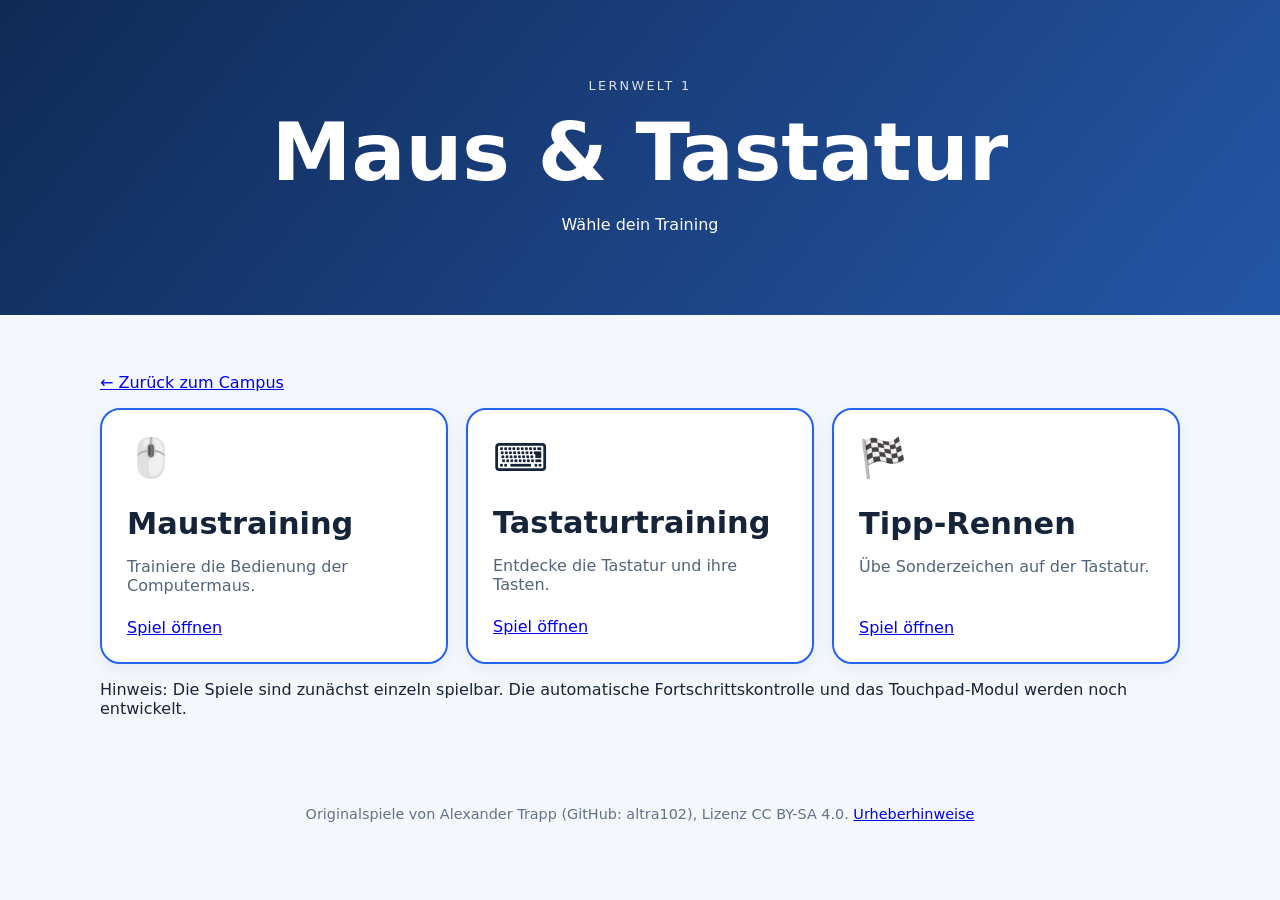
==== games/index.html @ 12c4469f "Add first-world game hub and source attribution" ====
<!doctype html><html lang="de"><head><meta charset="utf-8"><meta name="viewport" content="width=device-width,initial-scale=1"><title>ComputerCampus – Lernwelt 1</title><link rel="stylesheet" href="../css/style.css"></head><body><header class="hero"><p class="eyebrow">Lernwelt 1</p><h1>Maus & Tastatur</h1><p>Wähle dein Training</p></header><main><p><a href="../">← Zurück zum Campus</a></p><div class="worlds"><article class="world active"><span class="symbol">🖱️</span><h2>Maustraining</h2><p>Trainiere die Bedienung der Computermaus.</p><a href="maus/">Spiel öffnen</a></article><article class="world active"><span class="symbol">⌨️</span><h2>Tastaturtraining</h2><p>Entdecke die Tastatur und ihre Tasten.</p><a href="tastatur/">Spiel öffnen</a></article><article class="world active"><span class="symbol">🏁</span><h2>Tipp-Rennen</h2><p>Übe Sonderzeichen auf der Tastatur.</p><a href="tipp-rennen/">Spiel öffnen</a></article></div><p>Hinweis: Die Spiele sind zunächst einzeln spielbar. Die automatische Fortschrittskontrolle und das Touchpad-Modul werden noch entwickelt.</p></main><footer>Originalspiele von Alexander Trapp (GitHub: altra102), Lizenz CC BY-SA 4.0. <a href="../ATTRIBUTION.md">Urheberhinweise</a></footer></body></html>
---- css/style.css ----
:root{font-family:system-ui,-apple-system,Segoe UI,Arial,sans-serif;color:#16243a;background:#f4f7fb}*{box-sizing:border-box}body{margin:0}button{font:inherit;cursor:pointer;border:0;border-radius:12px;padding:12px 18px;background:#2563eb;color:white;font-weight:700}button:hover{background:#1d4ed8}button:focus-visible,input:focus-visible{outline:3px solid #f59e0b;outline-offset:3px}.hero{padding:65px 20px;text-align:center;background:linear-gradient(130deg,#102a56,#2456a6);color:white}.eyebrow{text-transform:uppercase;letter-spacing:.18em;font-size:.8rem;opacity:.85}h1{font-size:clamp(2.5rem,7vw,5rem);margin:8px 0}.dot{color:#fbbf24}.tagline{font-size:1.35rem;font-weight:650}main{max-width:1120px;margin:auto;padding:42px 20px}h2{font-size:1.9rem;margin-bottom:8px}.intro{color:#53647b;margin-bottom:24px}.worlds{display:grid;grid-template-columns:repeat(auto-fit,minmax(275px,1fr));gap:18px}.world{background:white;border-radius:20px;padding:25px;border:1px solid #dde5ef;box-shadow:0 5px 18px #1b2e4810;min-height:240px}.world.active{border:2px solid #2563eb}.world.locked{opacity:.72}.symbol{font-size:2.4rem;display:block;margin-bottom:12px}.number{font-size:.82rem;color:#2563eb;font-weight:800;text-transform:uppercase}.world h3{margin:8px 0}.world p{color:#53647b;min-height:45px}.status{display:inline-block;color:#53647b;background:#edf2f7;padding:10px 12px;border-radius:10px;font-size:.9rem}.training{margin-top:35px;background:white;border:1px solid #dce4ef;padding:26px;border-radius:20px}.training fieldset{border:0;padding:0;margin:20px 0}.training legend{font-weight:700;margin-bottom:10px}.training label{display:block;padding:12px;border:1px solid #dce4ef;border-radius:10px;margin:8px 0;cursor:pointer}.training input{margin-right:10px}.plan{margin-top:18px;line-height:1.6}.plan:not(:empty){padding:18px;background:#eaf5ed;border-radius:12px}footer{text-align:center;padding:30px;color:#62728a;font-size:.9rem}@media(max-width:480px){.hero{padding:40px 16px}.world{min-height:auto}}
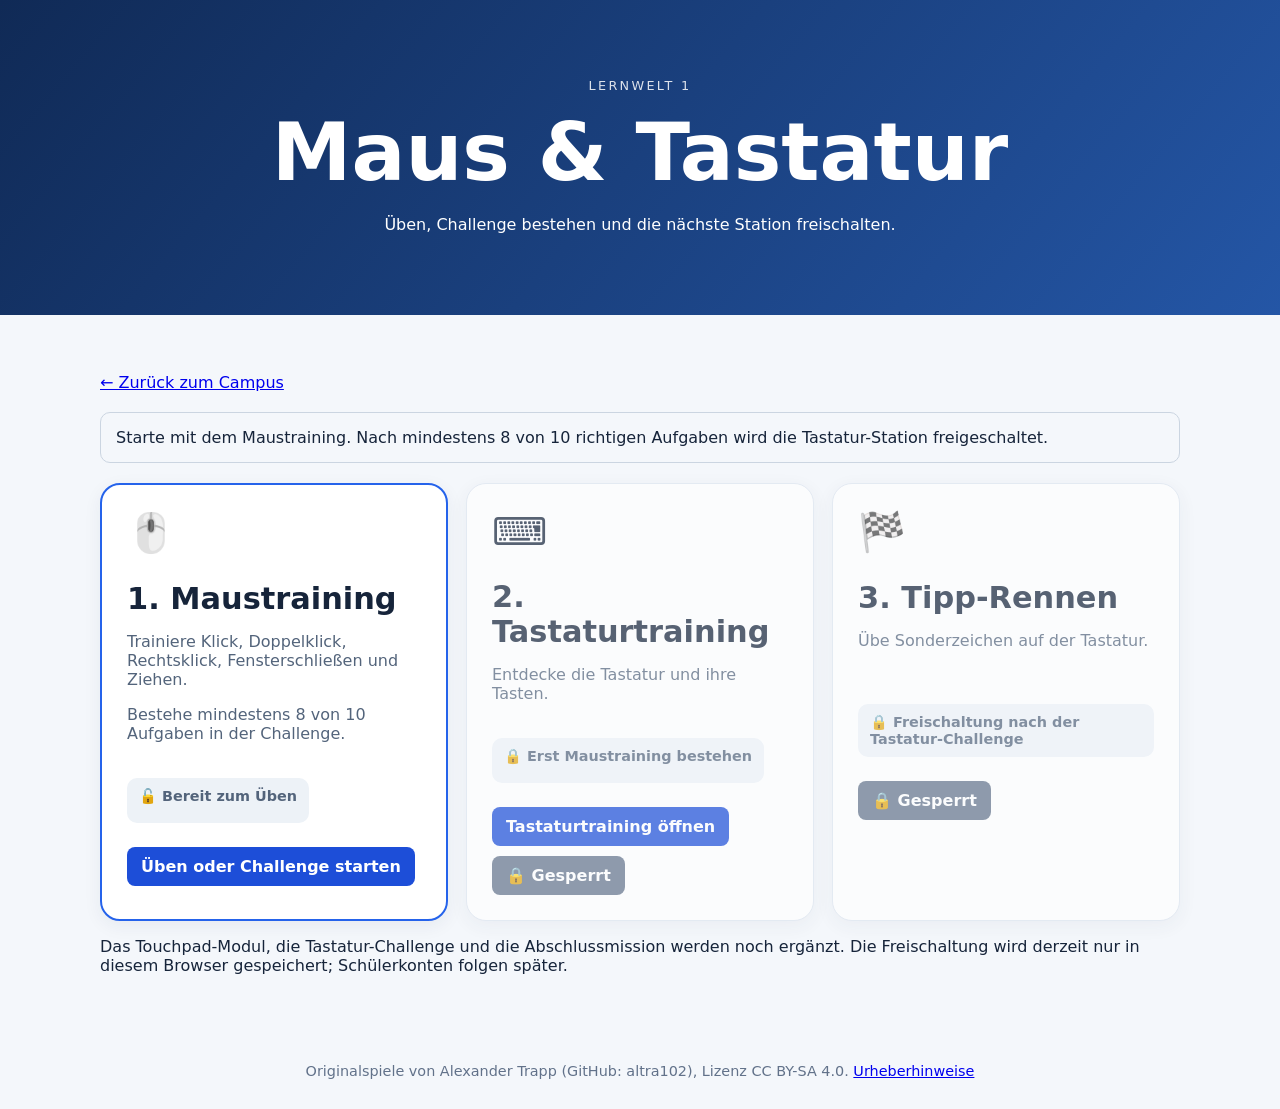
==== commit 0547a9a6: "Add locked learning stations and unlock keyboard after passed mouse challenge" ====
--- a/games/index.html
+++ b/games/index.html
@@ -1 +1,31 @@
-<!doctype html><html lang="de"><head><meta charset="utf-8"><meta name="viewport" content="width=device-width,initial-scale=1"><title>ComputerCampus – Lernwelt 1</title><link rel="stylesheet" href="../css/style.css"></head><body><header class="hero"><p class="eyebrow">Lernwelt 1</p><h1>Maus & Tastatur</h1><p>Wähle dein Training</p></header><main><p><a href="../">← Zurück zum Campus</a></p><div class="worlds"><article class="world active"><span class="symbol">🖱️</span><h2>Maustraining</h2><p>Trainiere die Bedienung der Computermaus.</p><a href="maus/">Spiel öffnen</a></article><article class="world active"><span class="symbol">⌨️</span><h2>Tastaturtraining</h2><p>Entdecke die Tastatur und ihre Tasten.</p><a href="tastatur/">Spiel öffnen</a></article><article class="world active"><span class="symbol">🏁</span><h2>Tipp-Rennen</h2><p>Übe Sonderzeichen auf der Tastatur.</p><a href="tipp-rennen/">Spiel öffnen</a></article></div><p>Hinweis: Die Spiele sind zunächst einzeln spielbar. Die automatische Fortschrittskontrolle und das Touchpad-Modul werden noch entwickelt.</p></main><footer>Originalspiele von Alexander Trapp (GitHub: altra102), Lizenz CC BY-SA 4.0. <a href="../ATTRIBUTION.md">Urheberhinweise</a></footer></body></html>+<!doctype html>
+<html lang="de"><head><meta charset="utf-8"><meta name="viewport" content="width=device-width,initial-scale=1">
+<title>ComputerCampus – Lernwelt 1</title><link rel="stylesheet" href="../css/style.css">
+<style>
+.station{position:relative}.station.locked{opacity:.7}.station a,.station button{display:inline-block;margin-top:10px;padding:10px 14px;border-radius:8px;background:#1d4ed8;color:white;border:0;text-decoration:none;font:inherit;font-weight:700}.station button:disabled{background:#64748b;cursor:not-allowed}.status{font-weight:700;margin-top:12px}.progress-note{padding:15px;border:1px solid #cbd5e1;border-radius:10px;margin:20px 0}
+</style></head><body>
+<header class="hero"><p class="eyebrow">Lernwelt 1</p><h1>Maus &amp; Tastatur</h1><p>Üben, Challenge bestehen und die nächste Station freischalten.</p></header>
+<main><p><a href="../">← Zurück zum Campus</a></p>
+<div class="progress-note" id="progress-note" role="status">Fortschritt wird geladen …</div>
+<div class="worlds">
+<article class="world active station"><span class="symbol">🖱️</span><h2>1. Maustraining</h2><p>Trainiere Klick, Doppelklick, Rechtsklick, Fensterschließen und Ziehen.</p><p>Bestehe mindestens 8 von 10 Aufgaben in der Challenge.</p><p class="status" id="mouse-status">Noch nicht bestanden</p><a href="maus/">Üben oder Challenge starten</a></article>
+<article class="world station locked" id="keyboard-card"><span class="symbol">⌨️</span><h2>2. Tastaturtraining</h2><p>Entdecke die Tastatur und ihre Tasten.</p><p class="status" id="keyboard-status">🔒 Erst Maustraining bestehen</p><a href="tastatur/" id="keyboard-link" hidden>Tastaturtraining öffnen</a><button id="keyboard-lock" disabled>🔒 Gesperrt</button></article>
+<article class="world station locked" id="race-card"><span class="symbol">🏁</span><h2>3. Tipp-Rennen</h2><p>Übe Sonderzeichen auf der Tastatur.</p><p class="status">🔒 Freischaltung nach der Tastatur-Challenge</p><button disabled>🔒 Gesperrt</button></article>
+</div>
+<p>Das Touchpad-Modul, die Tastatur-Challenge und die Abschlussmission werden noch ergänzt. Die Freischaltung wird derzeit nur in diesem Browser gespeichert; Schülerkonten folgen später.</p>
+</main><footer>Originalspiele von Alexander Trapp (GitHub: altra102), Lizenz CC BY-SA 4.0. <a href="../ATTRIBUTION.md">Urheberhinweise</a></footer>
+<script>
+(function(){
+ let progress={};
+ try{progress=JSON.parse(localStorage.getItem('computercampus-progress-v1')||'{}')}catch(_){}
+ const passed=progress.mouse===true;
+ document.getElementById('mouse-status').textContent=passed?'✅ Challenge bestanden – jederzeit wiederholbar':'🔓 Bereit zum Üben';
+ document.getElementById('progress-note').textContent=passed?'🎉 Maustraining bestanden! Die Tastatur-Station ist freigeschaltet.':'Starte mit dem Maustraining. Nach mindestens 8 von 10 richtigen Aufgaben wird die Tastatur-Station freigeschaltet.';
+ if(passed){
+  document.getElementById('keyboard-card').classList.remove('locked');
+  document.getElementById('keyboard-status').textContent='🔓 Freigeschaltet – Übungsmodus verfügbar';
+  document.getElementById('keyboard-link').hidden=false;
+  document.getElementById('keyboard-lock').hidden=true;
+ }
+})();
+</script></body></html>
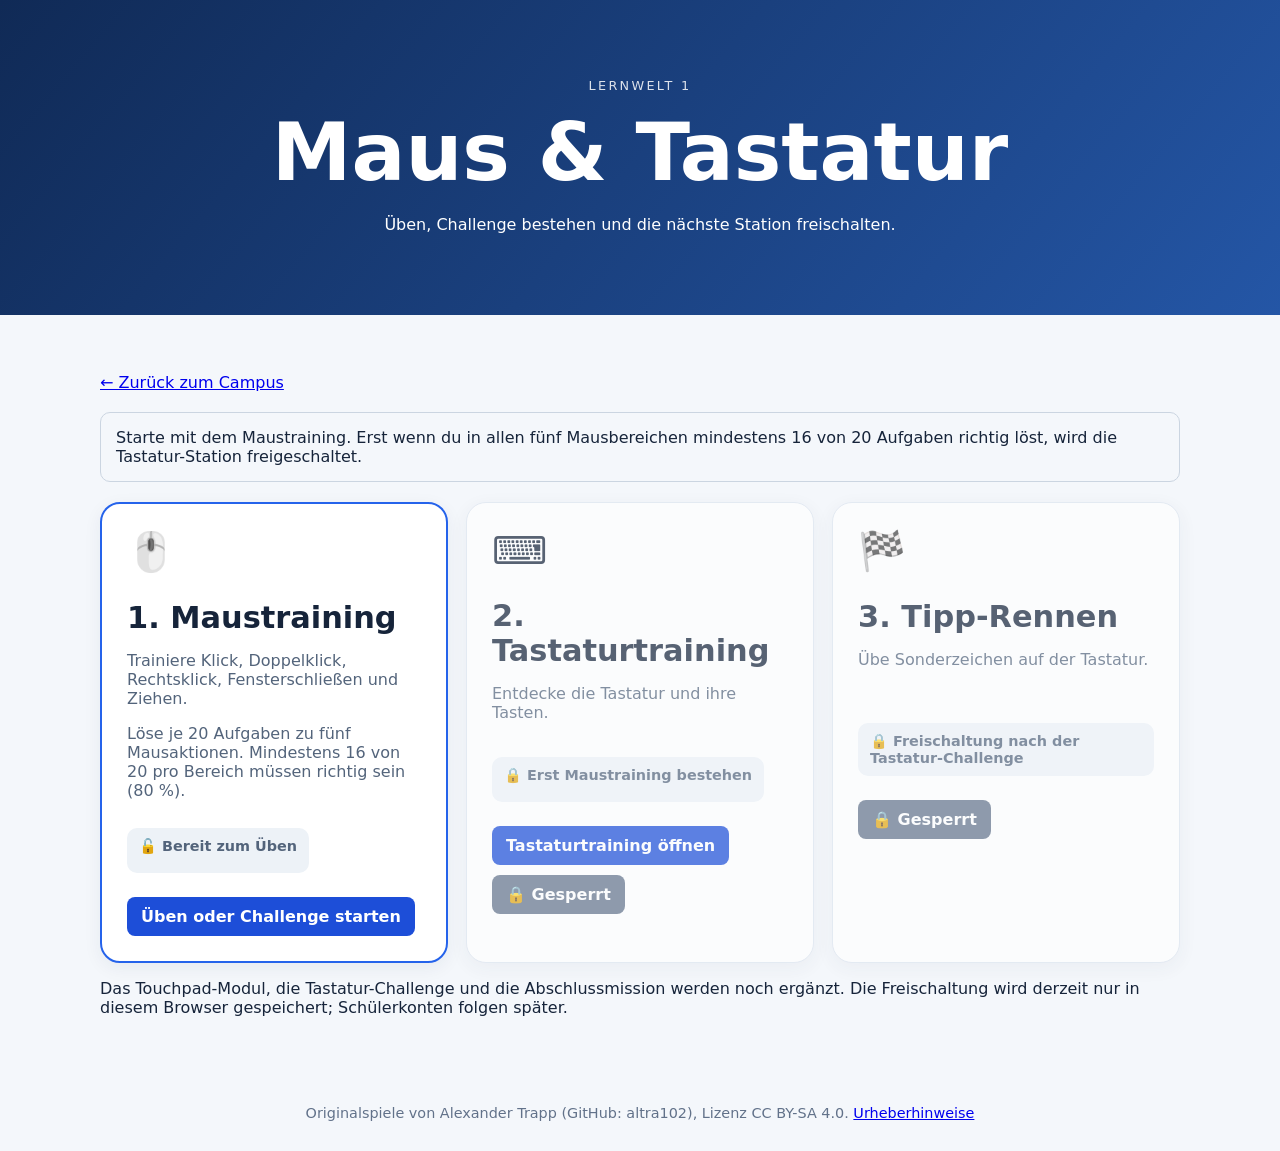
==== commit 03270db2: "Update learning station description to per-action 80 percent challenge" ====
--- a/games/index.html
+++ b/games/index.html
@@ -8,7 +8,7 @@
 <main><p><a href="../">← Zurück zum Campus</a></p>
 <div class="progress-note" id="progress-note" role="status">Fortschritt wird geladen …</div>
 <div class="worlds">
-<article class="world active station"><span class="symbol">🖱️</span><h2>1. Maustraining</h2><p>Trainiere Klick, Doppelklick, Rechtsklick, Fensterschließen und Ziehen.</p><p>Bestehe mindestens 8 von 10 Aufgaben in der Challenge.</p><p class="status" id="mouse-status">Noch nicht bestanden</p><a href="maus/">Üben oder Challenge starten</a></article>
+<article class="world active station"><span class="symbol">🖱️</span><h2>1. Maustraining</h2><p>Trainiere Klick, Doppelklick, Rechtsklick, Fensterschließen und Ziehen.</p><p>Löse je 20 Aufgaben zu fünf Mausaktionen. Mindestens 16 von 20 pro Bereich müssen richtig sein (80 %).</p><p class="status" id="mouse-status">Noch nicht bestanden</p><a href="maus/">Üben oder Challenge starten</a></article>
 <article class="world station locked" id="keyboard-card"><span class="symbol">⌨️</span><h2>2. Tastaturtraining</h2><p>Entdecke die Tastatur und ihre Tasten.</p><p class="status" id="keyboard-status">🔒 Erst Maustraining bestehen</p><a href="tastatur/" id="keyboard-link" hidden>Tastaturtraining öffnen</a><button id="keyboard-lock" disabled>🔒 Gesperrt</button></article>
 <article class="world station locked" id="race-card"><span class="symbol">🏁</span><h2>3. Tipp-Rennen</h2><p>Übe Sonderzeichen auf der Tastatur.</p><p class="status">🔒 Freischaltung nach der Tastatur-Challenge</p><button disabled>🔒 Gesperrt</button></article>
 </div>
@@ -20,7 +20,7 @@
  try{progress=JSON.parse(localStorage.getItem('computercampus-progress-v1')||'{}')}catch(_){}
  const passed=progress.mouse===true;
  document.getElementById('mouse-status').textContent=passed?'✅ Challenge bestanden – jederzeit wiederholbar':'🔓 Bereit zum Üben';
- document.getElementById('progress-note').textContent=passed?'🎉 Maustraining bestanden! Die Tastatur-Station ist freigeschaltet.':'Starte mit dem Maustraining. Nach mindestens 8 von 10 richtigen Aufgaben wird die Tastatur-Station freigeschaltet.';
+ document.getElementById('progress-note').textContent=passed?'🎉 Maustraining bestanden! Die Tastatur-Station ist freigeschaltet.':'Starte mit dem Maustraining. Erst wenn du in allen fünf Mausbereichen mindestens 16 von 20 Aufgaben richtig löst, wird die Tastatur-Station freigeschaltet.';
  if(passed){
   document.getElementById('keyboard-card').classList.remove('locked');
   document.getElementById('keyboard-status').textContent='🔓 Freigeschaltet – Übungsmodus verfügbar';
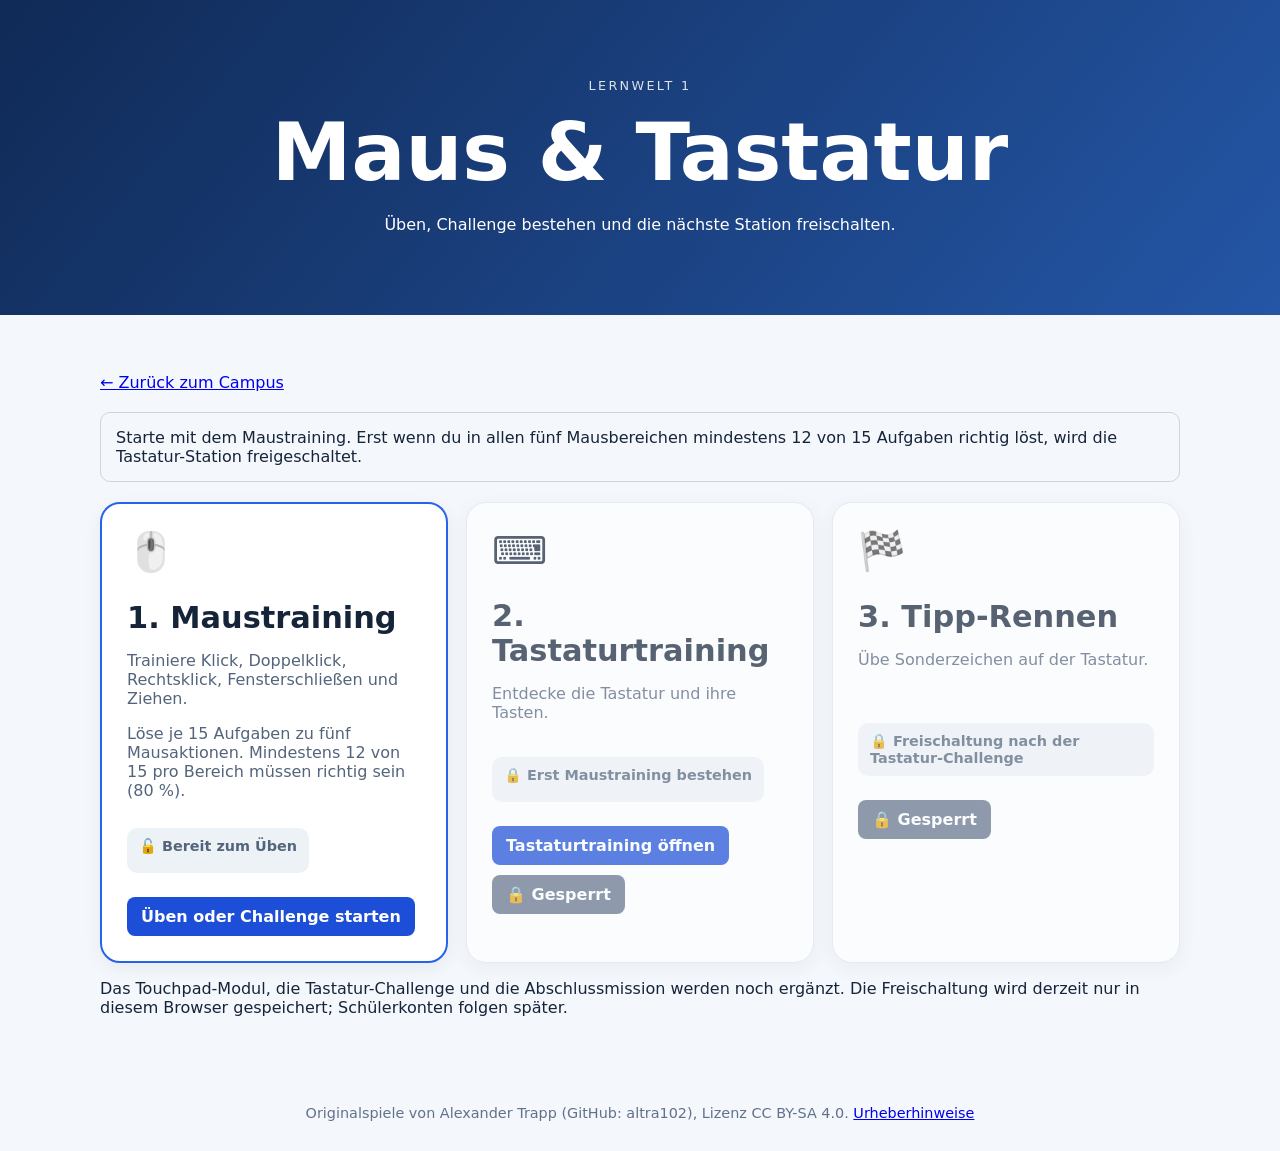
==== commit daa26e90: "Align station overview with 15 tasks per skill and 12 successes needed" ====
--- a/games/index.html
+++ b/games/index.html
@@ -8,7 +8,7 @@
 <main><p><a href="../">← Zurück zum Campus</a></p>
 <div class="progress-note" id="progress-note" role="status">Fortschritt wird geladen …</div>
 <div class="worlds">
-<article class="world active station"><span class="symbol">🖱️</span><h2>1. Maustraining</h2><p>Trainiere Klick, Doppelklick, Rechtsklick, Fensterschließen und Ziehen.</p><p>Löse je 20 Aufgaben zu fünf Mausaktionen. Mindestens 16 von 20 pro Bereich müssen richtig sein (80 %).</p><p class="status" id="mouse-status">Noch nicht bestanden</p><a href="maus/">Üben oder Challenge starten</a></article>
+<article class="world active station"><span class="symbol">🖱️</span><h2>1. Maustraining</h2><p>Trainiere Klick, Doppelklick, Rechtsklick, Fensterschließen und Ziehen.</p><p>Löse je 15 Aufgaben zu fünf Mausaktionen. Mindestens 12 von 15 pro Bereich müssen richtig sein (80 %).</p><p class="status" id="mouse-status">Noch nicht bestanden</p><a href="maus/">Üben oder Challenge starten</a></article>
 <article class="world station locked" id="keyboard-card"><span class="symbol">⌨️</span><h2>2. Tastaturtraining</h2><p>Entdecke die Tastatur und ihre Tasten.</p><p class="status" id="keyboard-status">🔒 Erst Maustraining bestehen</p><a href="tastatur/" id="keyboard-link" hidden>Tastaturtraining öffnen</a><button id="keyboard-lock" disabled>🔒 Gesperrt</button></article>
 <article class="world station locked" id="race-card"><span class="symbol">🏁</span><h2>3. Tipp-Rennen</h2><p>Übe Sonderzeichen auf der Tastatur.</p><p class="status">🔒 Freischaltung nach der Tastatur-Challenge</p><button disabled>🔒 Gesperrt</button></article>
 </div>
@@ -20,7 +20,7 @@
  try{progress=JSON.parse(localStorage.getItem('computercampus-progress-v1')||'{}')}catch(_){}
  const passed=progress.mouse===true;
  document.getElementById('mouse-status').textContent=passed?'✅ Challenge bestanden – jederzeit wiederholbar':'🔓 Bereit zum Üben';
- document.getElementById('progress-note').textContent=passed?'🎉 Maustraining bestanden! Die Tastatur-Station ist freigeschaltet.':'Starte mit dem Maustraining. Erst wenn du in allen fünf Mausbereichen mindestens 16 von 20 Aufgaben richtig löst, wird die Tastatur-Station freigeschaltet.';
+ document.getElementById('progress-note').textContent=passed?'🎉 Maustraining bestanden! Die Tastatur-Station ist freigeschaltet.':'Starte mit dem Maustraining. Erst wenn du in allen fünf Mausbereichen mindestens 12 von 15 Aufgaben richtig löst, wird die Tastatur-Station freigeschaltet.';
  if(passed){
   document.getElementById('keyboard-card').classList.remove('locked');
   document.getElementById('keyboard-status').textContent='🔓 Freigeschaltet – Übungsmodus verfügbar';
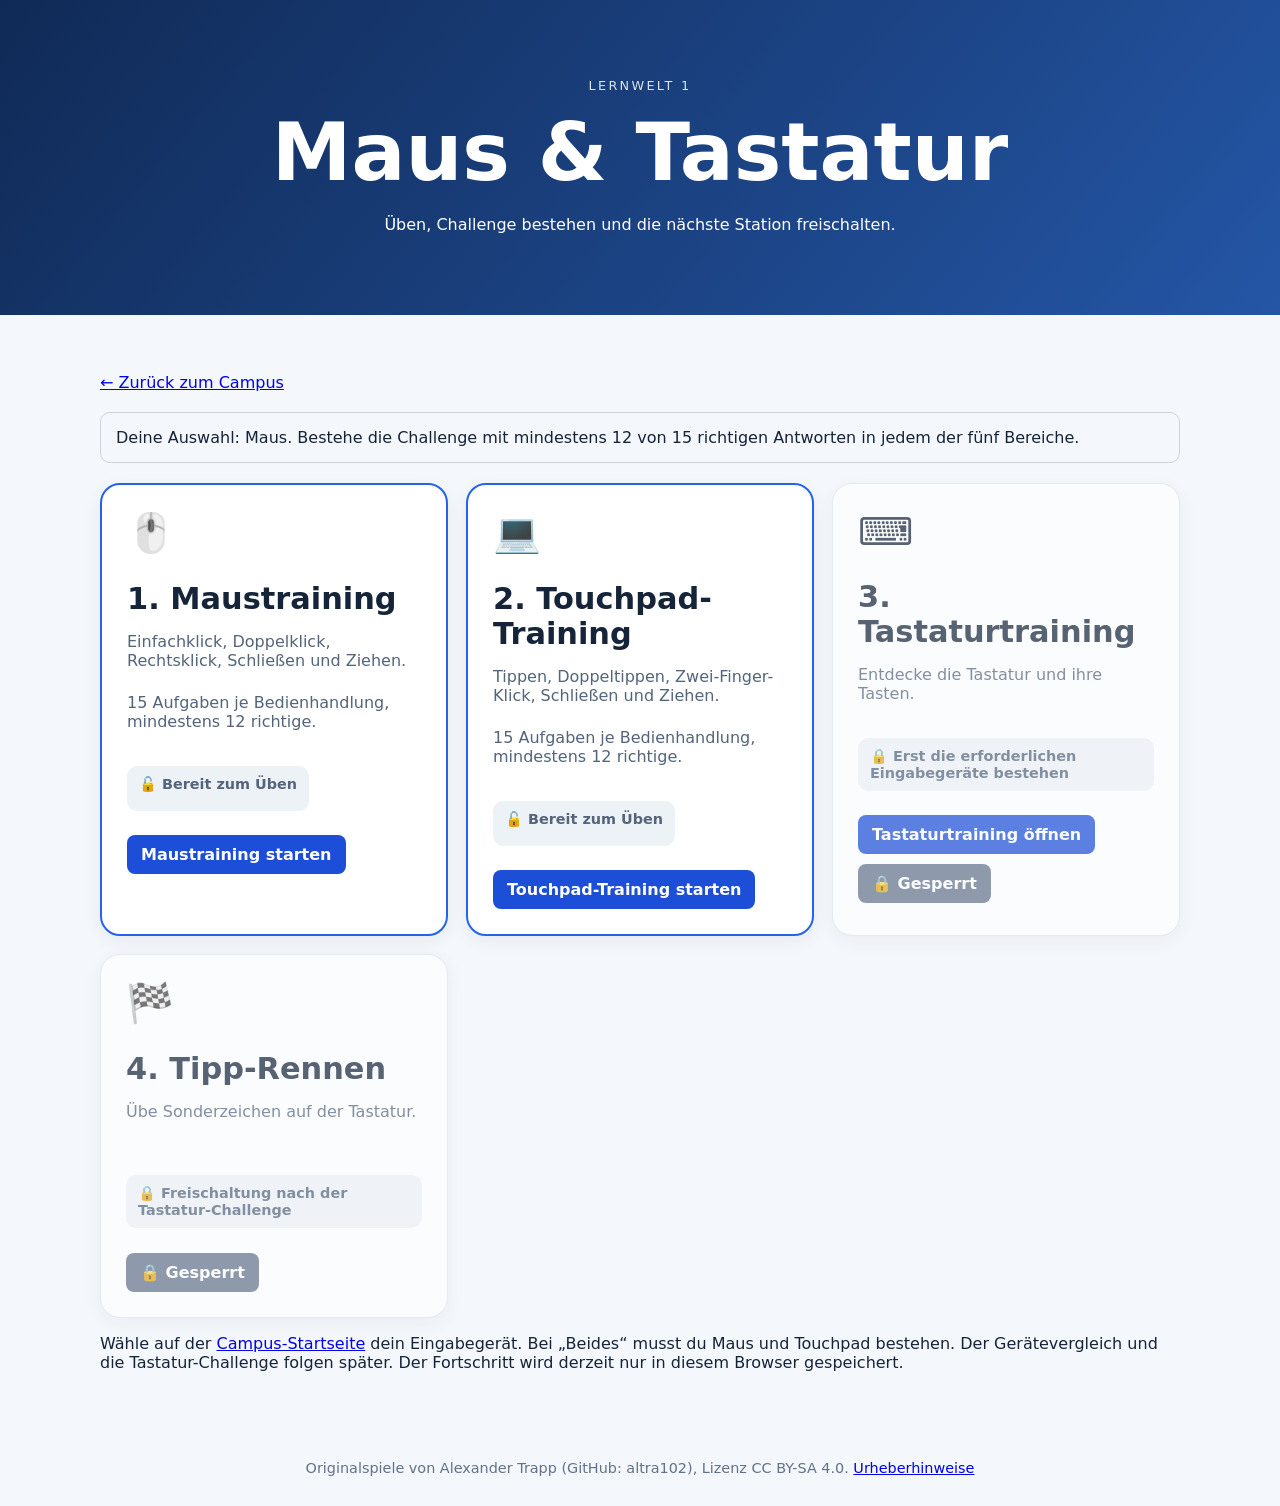
==== commit f2bf5b6a: "Integrate touchpad station and device-dependent keyboard unlock" ====
--- a/games/index.html
+++ b/games/index.html
@@ -8,24 +8,24 @@
 <main><p><a href="../">← Zurück zum Campus</a></p>
 <div class="progress-note" id="progress-note" role="status">Fortschritt wird geladen …</div>
 <div class="worlds">
-<article class="world active station"><span class="symbol">🖱️</span><h2>1. Maustraining</h2><p>Trainiere Klick, Doppelklick, Rechtsklick, Fensterschließen und Ziehen.</p><p>Löse je 15 Aufgaben zu fünf Mausaktionen. Mindestens 12 von 15 pro Bereich müssen richtig sein (80 %).</p><p class="status" id="mouse-status">Noch nicht bestanden</p><a href="maus/">Üben oder Challenge starten</a></article>
-<article class="world station locked" id="keyboard-card"><span class="symbol">⌨️</span><h2>2. Tastaturtraining</h2><p>Entdecke die Tastatur und ihre Tasten.</p><p class="status" id="keyboard-status">🔒 Erst Maustraining bestehen</p><a href="tastatur/" id="keyboard-link" hidden>Tastaturtraining öffnen</a><button id="keyboard-lock" disabled>🔒 Gesperrt</button></article>
-<article class="world station locked" id="race-card"><span class="symbol">🏁</span><h2>3. Tipp-Rennen</h2><p>Übe Sonderzeichen auf der Tastatur.</p><p class="status">🔒 Freischaltung nach der Tastatur-Challenge</p><button disabled>🔒 Gesperrt</button></article>
+<article class="world active station" id="mouse-card"><span class="symbol">🖱️</span><h2>1. Maustraining</h2><p>Einfachklick, Doppelklick, Rechtsklick, Schließen und Ziehen.</p><p>15 Aufgaben je Bedienhandlung, mindestens 12 richtige.</p><p class="status" id="mouse-status">Bereit zum Üben</p><a href="maus/">Maustraining starten</a></article>
+<article class="world active station" id="touchpad-card"><span class="symbol">💻</span><h2>2. Touchpad-Training</h2><p>Tippen, Doppeltippen, Zwei-Finger-Klick, Schließen und Ziehen.</p><p>15 Aufgaben je Bedienhandlung, mindestens 12 richtige.</p><p class="status" id="touchpad-status">Bereit zum Üben</p><a href="touchpad/">Touchpad-Training starten</a></article>
+<article class="world station locked" id="keyboard-card"><span class="symbol">⌨️</span><h2>3. Tastaturtraining</h2><p>Entdecke die Tastatur und ihre Tasten.</p><p class="status" id="keyboard-status">🔒 Erst die erforderlichen Eingabegeräte bestehen</p><a href="tastatur/" id="keyboard-link" hidden>Tastaturtraining öffnen</a><button id="keyboard-lock" disabled>🔒 Gesperrt</button></article>
+<article class="world station locked" id="race-card"><span class="symbol">🏁</span><h2>4. Tipp-Rennen</h2><p>Übe Sonderzeichen auf der Tastatur.</p><p class="status">🔒 Freischaltung nach der Tastatur-Challenge</p><button disabled>🔒 Gesperrt</button></article>
 </div>
-<p>Das Touchpad-Modul, die Tastatur-Challenge und die Abschlussmission werden noch ergänzt. Die Freischaltung wird derzeit nur in diesem Browser gespeichert; Schülerkonten folgen später.</p>
+<p>Wähle auf der <a href="../">Campus-Startseite</a> dein Eingabegerät. Bei „Beides“ musst du Maus und Touchpad bestehen. Der Gerätevergleich und die Tastatur-Challenge folgen später. Der Fortschritt wird derzeit nur in diesem Browser gespeichert.</p>
 </main><footer>Originalspiele von Alexander Trapp (GitHub: altra102), Lizenz CC BY-SA 4.0. <a href="../ATTRIBUTION.md">Urheberhinweise</a></footer>
 <script>
 (function(){
- let progress={};
- try{progress=JSON.parse(localStorage.getItem('computercampus-progress-v1')||'{}')}catch(_){}
- const passed=progress.mouse===true;
- document.getElementById('mouse-status').textContent=passed?'✅ Challenge bestanden – jederzeit wiederholbar':'🔓 Bereit zum Üben';
- document.getElementById('progress-note').textContent=passed?'🎉 Maustraining bestanden! Die Tastatur-Station ist freigeschaltet.':'Starte mit dem Maustraining. Erst wenn du in allen fünf Mausbereichen mindestens 12 von 15 Aufgaben richtig löst, wird die Tastatur-Station freigeschaltet.';
- if(passed){
-  document.getElementById('keyboard-card').classList.remove('locked');
-  document.getElementById('keyboard-status').textContent='🔓 Freigeschaltet – Übungsmodus verfügbar';
-  document.getElementById('keyboard-link').hidden=false;
-  document.getElementById('keyboard-lock').hidden=true;
- }
+ let progress={}, device='mouse';
+ try {progress=JSON.parse(localStorage.getItem('computercampus-progress-v1')||'{}')||{};device=localStorage.getItem('computercampus-device-v1')||'mouse'}catch(_){}
+ if(!['mouse','touchpad','both'].includes(device))device='mouse';
+ const mouse=progress.mouse===true,touchpad=progress.touchpad===true;
+ document.getElementById('mouse-status').textContent=mouse?'✅ Bestanden – wiederholbar':'🔓 Bereit zum Üben';
+ document.getElementById('touchpad-status').textContent=touchpad?'✅ Bestanden – wiederholbar':'🔓 Bereit zum Üben';
+ const passed=device==='both'?(mouse&&touchpad):device==='touchpad'?touchpad:mouse;
+ const needed=device==='both'?'Maus und Touchpad':device==='touchpad'?'Touchpad':'Maus';
+ document.getElementById('progress-note').textContent=passed?'🎉 '+needed+' bestanden! Tastaturtraining freigeschaltet.':'Deine Auswahl: '+needed+'. Bestehe die Challenge mit mindestens 12 von 15 richtigen Antworten in jedem der fünf Bereiche.';
+ if(passed){document.getElementById('keyboard-card').classList.remove('locked');document.getElementById('keyboard-status').textContent='🔓 Freigeschaltet – Übungsmodus verfügbar';document.getElementById('keyboard-link').hidden=false;document.getElementById('keyboard-lock').hidden=true}
 })();
 </script></body></html>
